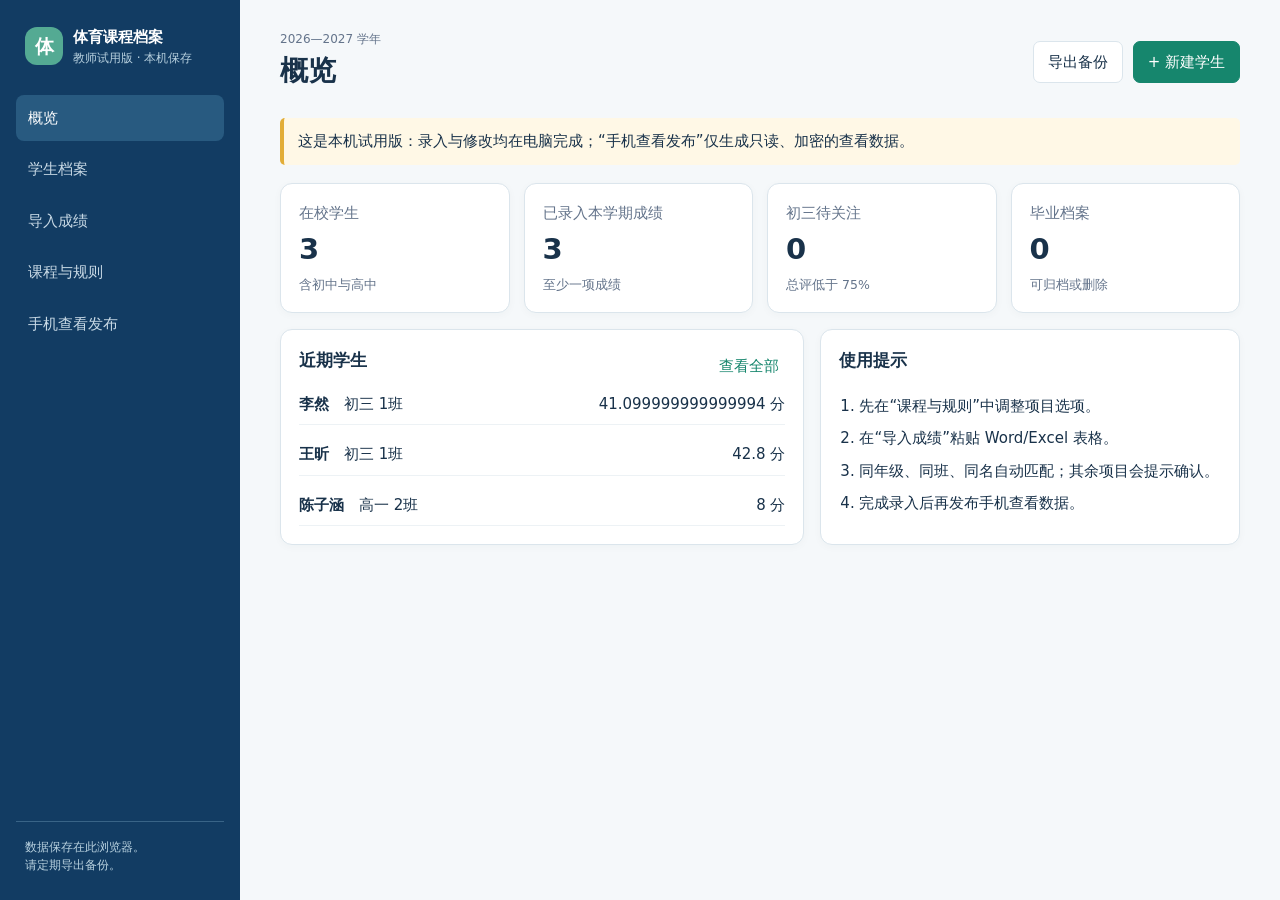
==== manage.html @ 752de81e "Separate phone viewer from local manager" ====
<!doctype html>
<html lang="zh-CN">
<head>
  <meta charset="utf-8" />
  <meta name="viewport" content="width=device-width, initial-scale=1" />
  <title>体育课程档案 · 试用版</title>
  <link rel="stylesheet" href="style.css" />
</head>
<body>
  <aside class="sidebar">
    <div class="brand"><span class="brand-mark">体</span><div><strong>体育课程档案</strong><small>教师试用版 · 本机保存</small></div></div>
    <nav>
      <button class="nav active" data-view="dashboard">概览</button>
      <button class="nav" data-view="students">学生档案</button>
      <button class="nav" data-view="import">导入成绩</button>
      <button class="nav" data-view="settings">课程与规则</button>
      <button class="nav" data-view="publish">手机查看发布</button>
    </nav>
    <div class="side-note">数据保存在此浏览器。<br>请定期导出备份。</div>
  </aside>
  <main>
    <header><div><p class="eyebrow">2026—2027 学年</p><h1 id="page-title">概览</h1></div><div class="header-actions"><button class="ghost" id="export-backup">导出备份</button><button class="primary" id="add-student">+ 新建学生</button></div></header>

    <section class="view active" id="dashboard">
      <div class="notice">这是本机试用版：录入与修改均在电脑完成；“手机查看发布”仅生成只读、加密的查看数据。</div>
      <div class="kpis"><article><span>在校学生</span><strong id="kpi-active">0</strong><small>含初中与高中</small></article><article><span>已录入本学期成绩</span><strong id="kpi-score">0</strong><small>至少一项成绩</small></article><article><span>初三待关注</span><strong id="kpi-alert">0</strong><small>总评低于 75%</small></article><article><span>毕业档案</span><strong id="kpi-grad">0</strong><small>可归档或删除</small></article></div>
      <div class="two-col"><section class="card"><div class="card-head"><h2>近期学生</h2><button class="text-link" data-goto="students">查看全部</button></div><div id="recent-list" class="compact-list"></div></section><section class="card"><div class="card-head"><h2>使用提示</h2></div><ol class="tips"><li>先在“课程与规则”中调整项目选项。</li><li>在“导入成绩”粘贴 Word/Excel 表格。</li><li>同年级、同班、同名自动匹配；其余项目会提示确认。</li><li>完成录入后再发布手机查看数据。</li></ol></section></div>
    </section>

    <section class="view" id="students">
      <div class="toolbar"><input id="student-search" placeholder="搜索姓名、班级或年级" /><select id="status-filter"><option value="active">在校学生</option><option value="graduated">毕业档案</option><option value="all">全部</option></select><button class="secondary" id="batch-promote">学年升级</button></div>
      <div class="card table-card"><table><thead><tr><th>学生</th><th>年级 / 班级</th><th>课程类型</th><th>当前项目</th><th>本学期总评</th><th>状态</th><th></th></tr></thead><tbody id="student-table"></tbody></table></div>
    </section>

    <section class="view" id="import">
      <div class="split"><section class="card"><h2>从 Word / Excel 粘贴</h2><p class="muted">复制包含表头的表格后粘贴。识别“姓名、班级、年级”及常用体育项目列；列顺序不必一致。</p><textarea id="paste-area" placeholder="例如：&#10;姓名　班级　年级　800米跑　仰卧起坐　篮球　体测统测　健康知识&#10;张三　1班　初三　230　45　14　8　9"></textarea><div class="actions"><button class="primary" id="preview-import">识别并预览</button><button class="ghost" id="clear-paste">清空</button></div></section><section class="card"><h2>识别结果</h2><div id="import-preview" class="empty">粘贴内容后点击“识别并预览”。</div><div id="import-actions" class="actions hidden"><button class="primary" id="confirm-import">确认写入档案</button></div></section></div>
    </section>

    <section class="view" id="settings">
      <div class="two-col"><section class="card"><div class="card-head"><h2>课程与选项</h2><button id="save-settings" class="primary">保存设置</button></div><p class="muted">用逗号分隔项目。学生可在档案页随时换项，历史成绩不会被覆盖。</p><label>初中中考类项目<textarea id="junior-options"></textarea></label><label>高中选修项目<textarea id="senior-options"></textarea></label></section><section class="card"><h2>试用版计分规则</h2><p class="muted">当前采用现场项目 8 + 8 + 8 + 6 分，过程性考核 20 分的试用结构。取得正式标准后，可在正式版改为逐档赋分。</p><div class="rule-grid"><label>现场总分<input id="site-max" type="number" min="0" max="100" /></label><label>过程性总分<input id="process-max" type="number" min="0" max="100" /></label><label>体育总分<input id="total-max" type="number" min="0" max="100" /></label></div><hr><h3>学年管理</h3><p class="muted">升级操作会将初一→初二、初二→初三；初三学生转入毕业档案。高中学生仅升年级，不参与中考计分。</p><button class="secondary" id="promote-settings">执行学年升级</button></section></div>
    </section>

    <section class="view" id="publish">
      <div class="two-col"><section class="card"><h2>手机查看版</h2><p class="muted">发布内容只包含姓名、年级、班级、选项、总评和教师评价；原始导入内容与备份不会上传。</p><label>查看密码<input id="publish-password" type="password" placeholder="至少 8 位；仅您自己保存" /></label><div class="actions"><button class="primary" id="make-view-data">生成加密查看文件</button></div><div id="publish-result" class="empty">生成后可下载 <code>viewer-data.enc</code>，并上传到 GitHub Pages 仓库。</div></section><section class="card"><h2>GitHub 免费发布步骤</h2><ol class="steps"><li>创建一个公开仓库，例如 <code>sports-view</code>。</li><li>上传本文件夹中的 <code>viewer.html</code>、<code>style.css</code>、<code>viewer.js</code>。</li><li>每次电脑端更新后，把新生成的 <code>viewer-data.enc</code> 覆盖上传。</li><li>在仓库 Settings → Pages 中开启网站；手机打开得到的网址后输入查看密码。</li></ol><p class="warn">公开仓库只能放网页代码和加密后的查看文件，不能上传本机备份、明文成绩表或密码。</p></section></div>
    </section>
  </main>
  <dialog id="student-dialog"><form method="dialog" id="student-form"><div class="dialog-head"><h2 id="dialog-title">新建学生</h2><button class="icon" value="cancel">×</button></div><input type="hidden" id="student-id" /><div class="form-grid"><label>姓名<input id="f-name" required /></label><label>年级<select id="f-grade"><option>初一</option><option>初二</option><option>初三</option><option>高一</option><option>高二</option><option>高三</option></select></label><label>班级<input id="f-class" placeholder="如：1班" required /></label><label>课程类型<select id="f-track"><option value="junior">初中中考体育</option><option value="senior">高中体育选修</option></select></label><label>当前选项<select id="f-event"></select></label><label>状态<select id="f-status"><option value="active">在校</option><option value="graduated">毕业</option></select></label></div><h3>本学期成绩</h3><div class="form-grid scores"><label>项目一得分（8）<input id="s1" type="number" min="0" max="8" step="0.1" /></label><label>项目二得分（8）<input id="s2" type="number" min="0" max="8" step="0.1" /></label><label>项目三得分（8）<input id="s3" type="number" min="0" max="8" step="0.1" /></label><label>项目四得分（6）<input id="s4" type="number" min="0" max="6" step="0.1" /></label><label>体测统测（10）<input id="p1" type="number" min="0" max="10" step="0.1" /></label><label>健康知识（10）<input id="p2" type="number" min="0" max="10" step="0.1" /></label></div><label>教师评价<textarea id="f-note" placeholder="可选填写"></textarea></label><div class="actions dialog-actions"><button class="ghost" value="cancel">取消</button><button class="primary" id="save-student" value="default">保存档案</button></div></form></dialog>
  <script src="app.js"></script>
</body>
</html>
---- style.css ----
:root{--navy:#123c63;--blue:#eaf4fb;--line:#dbe5ec;--ink:#19324a;--muted:#64748b;--green:#16866d;--cream:#fff8e6;--red:#b44343}*{box-sizing:border-box}body{margin:0;font:15px/1.5 "Microsoft YaHei",system-ui,sans-serif;color:var(--ink);background:#f5f8fa}.sidebar{position:fixed;width:240px;inset:0 auto 0 0;background:var(--navy);color:#fff;padding:26px 16px;display:flex;flex-direction:column}.brand{display:flex;gap:10px;align-items:center;padding:0 9px 28px}.brand-mark{display:grid;place-items:center;width:38px;height:38px;border-radius:12px;background:#54aa93;font-weight:800;font-size:19px}.brand small{display:block;color:#b8d1df;font-size:12px}.sidebar nav{display:grid;gap:5px}.nav{border:0;background:transparent;color:#c8d9e5;text-align:left;padding:12px;border-radius:8px;font:inherit;cursor:pointer}.nav:hover,.nav.active{background:#285a80;color:#fff}.side-note{margin-top:auto;border-top:1px solid #396487;padding:16px 9px 0;color:#b8d1df;font-size:12px}main{margin-left:240px;padding:30px 40px;max-width:1600px}header{display:flex;justify-content:space-between;align-items:center;margin-bottom:24px}.eyebrow{margin:0;color:var(--muted);font-size:12px}h1{margin:2px 0;font-size:28px}h2{font-size:17px;margin:0 0 10px}h3{font-size:15px;margin:18px 0 8px}.header-actions,.actions,.toolbar{display:flex;gap:10px;align-items:center}.view{display:none}.view.active{display:block}.notice{background:var(--cream);border-left:4px solid #e2ad37;padding:12px 14px;border-radius:5px;margin-bottom:18px}.kpis{display:grid;grid-template-columns:repeat(4,1fr);gap:14px;margin-bottom:16px}.kpis article,.card{background:white;border:1px solid var(--line);border-radius:12px;padding:18px;box-shadow:0 2px 8px #17324a08}.kpis span,.kpis small{display:block;color:var(--muted)}.kpis strong{display:block;font-size:29px;margin:4px 0}.two-col{display:grid;grid-template-columns:1.25fr 1fr;gap:16px}.split{display:grid;grid-template-columns:1fr 1fr;gap:16px}.card-head{display:flex;justify-content:space-between;align-items:center}.text-link{border:0;background:transparent;color:var(--green);cursor:pointer}.compact-list{display:grid;gap:9px}.compact-row{display:flex;justify-content:space-between;border-bottom:1px solid #edf2f5;padding:9px 0}.muted{color:var(--muted);font-size:13px}.tips,.steps{padding-left:20px;margin:6px 0}.tips li,.steps li{padding:5px 0}button{font:inherit}.primary,.secondary,.ghost{border-radius:7px;padding:9px 14px;cursor:pointer}.primary{border:1px solid var(--green);background:var(--green);color:#fff}.secondary{border:1px solid #7aa7bf;background:#fff;color:var(--navy)}.ghost{border:1px solid var(--line);background:#fff;color:var(--ink)}.toolbar{margin-bottom:14px}.toolbar input{width:280px}input,select,textarea{width:100%;padding:9px 10px;border:1px solid #c8d6df;border-radius:7px;background:#fff;font:inherit;color:var(--ink)}textarea{min-height:96px;resize:vertical}label{display:grid;gap:6px;font-weight:600;font-size:13px;margin:10px 0}.table-card{padding:0;overflow:auto}table{border-collapse:collapse;width:100%;min-width:720px}th{text-align:left;background:#f3f7f9;color:#516574;font-size:12px}th,td{padding:12px 14px;border-bottom:1px solid #e7edf1}.badge{display:inline-block;padding:3px 8px;border-radius:999px;background:#e7f5ef;color:#157058;font-size:12px}.badge.grad{background:#edf0f3;color:#5b6875}.row-actions{border:0;background:none;color:var(--green);cursor:pointer}.empty{padding:25px 4px;color:var(--muted);text-align:center}.hidden{display:none}.import-table{font-size:12px;margin-top:10px}.import-table td,.import-table th{padding:7px}.match{color:#14735d}.new{color:#b36b11}.rule-grid,.form-grid{display:grid;grid-template-columns:repeat(3,1fr);gap:10px}.warn{background:#fff1f0;border-radius:7px;padding:10px;color:#8f3838;font-size:13px}dialog{border:0;border-radius:14px;width:min(760px,94vw);padding:0;box-shadow:0 20px 60px #0004}dialog::backdrop{background:#123c6355}dialog form{padding:22px}.dialog-head{display:flex;justify-content:space-between;align-items:center}.icon{border:0;background:transparent;font-size:26px;cursor:pointer}.scores{grid-template-columns:repeat(3,1fr)}.dialog-actions{justify-content:flex-end;margin-top:16px}code{font-family:ui-monospace,monospace;background:#edf3f7;padding:2px 4px;border-radius:4px}@media(max-width:900px){.sidebar{position:static;width:auto;padding:12px;display:block}.brand{padding-bottom:10px}.sidebar nav{display:flex;overflow:auto}.nav{white-space:nowrap}.side-note{display:none}main{margin:0;padding:20px}.kpis,.two-col,.split{grid-template-columns:1fr 1fr}.header-actions{display:none}}@media(max-width:580px){.kpis,.two-col,.split,.rule-grid,.form-grid,.scores{grid-template-columns:1fr}.toolbar{align-items:stretch;flex-direction:column}.toolbar input{width:100%}header{margin-bottom:15px}}
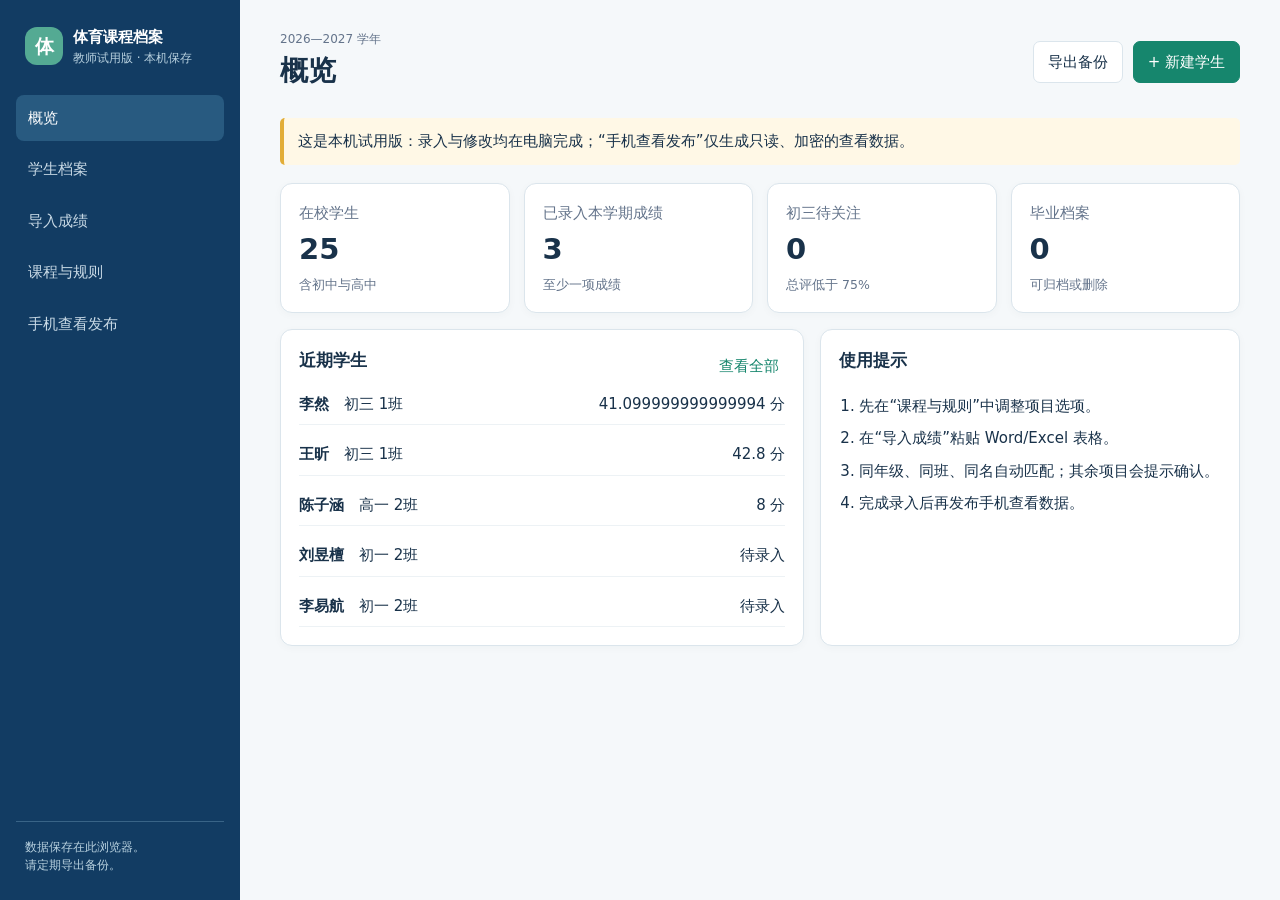
==== commit 4cebb080: "Add grade and class filters to student archive" ====
--- a/manage.html
+++ b/manage.html
@@ -28,7 +28,7 @@
     </section>
 
     <section class="view" id="students">
-      <div class="toolbar"><input id="student-search" placeholder="搜索姓名、班级或年级" /><select id="status-filter"><option value="active">在校学生</option><option value="graduated">毕业档案</option><option value="all">全部</option></select><button class="secondary" id="batch-promote">学年升级</button></div>
+      <div class="toolbar"><input id="student-search" placeholder="搜索姓名、班级或年级" /><select id="grade-filter"><option value="all">全部年级</option></select><select id="class-filter"><option value="all">全部班级</option></select><select id="status-filter"><option value="active">在校学生</option><option value="graduated">毕业档案</option><option value="all">全部</option></select><button class="secondary" id="batch-promote">学年升级</button></div>
       <div class="card table-card"><table><thead><tr><th>学生</th><th>年级 / 班级</th><th>课程类型</th><th>当前项目</th><th>本学期总评</th><th>状态</th><th></th></tr></thead><tbody id="student-table"></tbody></table></div>
     </section>
 
@@ -41,10 +41,10 @@
     </section>
 
     <section class="view" id="publish">
-      <div class="two-col"><section class="card"><h2>手机查看版</h2><p class="muted">发布内容只包含姓名、年级、班级、选项、总评和教师评价；原始导入内容与备份不会上传。</p><label>查看密码<input id="publish-password" type="password" placeholder="至少 8 位；仅您自己保存" /></label><div class="actions"><button class="primary" id="make-view-data">生成加密查看文件</button></div><div id="publish-result" class="empty">生成后可下载 <code>viewer-data.enc</code>，并上传到 GitHub Pages 仓库。</div></section><section class="card"><h2>GitHub 免费发布步骤</h2><ol class="steps"><li>创建一个公开仓库，例如 <code>sports-view</code>。</li><li>上传本文件夹中的 <code>viewer.html</code>、<code>style.css</code>、<code>viewer.js</code>。</li><li>每次电脑端更新后，把新生成的 <code>viewer-data.enc</code> 覆盖上传。</li><li>在仓库 Settings → Pages 中开启网站；手机打开得到的网址后输入查看密码。</li></ol><p class="warn">公开仓库只能放网页代码和加密后的查看文件，不能上传本机备份、明文成绩表或密码。</p></section></div>
+      <div class="two-col"><section class="card"><h2>手机查看版</h2><p class="muted">发布内容只包含姓名、年级、班级、选项、总评和教师评价；原始导入内容与备份不会上传。</p><label>查看密码<input id="publish-password" type="password" placeholder="至少 8 位；仅您自己保存" /></label><div class="actions"><button class="primary" id="make-view-data">生成加密查看文件</button></div><div id="publish-result" class="empty">生成后可下载 <code>viewer-data.enc</code>，并上传到 GitHub Pages 仓库。</div></section><section class="card"><h2>GitHub 免费发布步骤</h2><ol class="steps"><li>创建一个公开仓库，例如 <code>sports-view</code>。</li><li>上传本文件夹中的 <code>index.html</code>、<code>style.css</code>、<code>viewer.js</code>。</li><li>每次电脑端更新后，把新生成的 <code>viewer-data.enc</code> 覆盖上传。</li><li>在仓库 Settings → Pages 中开启网站；手机打开得到的网址后输入查看密码。</li></ol><p class="warn">公开仓库只能放网页代码和加密后的查看文件，不能上传本机备份、明文成绩表或密码。</p></section></div>
     </section>
   </main>
-  <dialog id="student-dialog"><form method="dialog" id="student-form"><div class="dialog-head"><h2 id="dialog-title">新建学生</h2><button class="icon" value="cancel">×</button></div><input type="hidden" id="student-id" /><div class="form-grid"><label>姓名<input id="f-name" required /></label><label>年级<select id="f-grade"><option>初一</option><option>初二</option><option>初三</option><option>高一</option><option>高二</option><option>高三</option></select></label><label>班级<input id="f-class" placeholder="如：1班" required /></label><label>课程类型<select id="f-track"><option value="junior">初中中考体育</option><option value="senior">高中体育选修</option></select></label><label>当前选项<select id="f-event"></select></label><label>状态<select id="f-status"><option value="active">在校</option><option value="graduated">毕业</option></select></label></div><h3>本学期成绩</h3><div class="form-grid scores"><label>项目一得分（8）<input id="s1" type="number" min="0" max="8" step="0.1" /></label><label>项目二得分（8）<input id="s2" type="number" min="0" max="8" step="0.1" /></label><label>项目三得分（8）<input id="s3" type="number" min="0" max="8" step="0.1" /></label><label>项目四得分（6）<input id="s4" type="number" min="0" max="6" step="0.1" /></label><label>体测统测（10）<input id="p1" type="number" min="0" max="10" step="0.1" /></label><label>健康知识（10）<input id="p2" type="number" min="0" max="10" step="0.1" /></label></div><label>教师评价<textarea id="f-note" placeholder="可选填写"></textarea></label><div class="actions dialog-actions"><button class="ghost" value="cancel">取消</button><button class="primary" id="save-student" value="default">保存档案</button></div></form></dialog>
+  <dialog id="student-dialog"><form id="student-form"><div class="dialog-head"><h2 id="dialog-title">新建学生</h2><button class="icon close-student-dialog" type="button" aria-label="关闭">×</button></div><input type="hidden" id="student-id" /><div class="form-grid"><label>姓名<input id="f-name" required /></label><label>年级<select id="f-grade"><option>初一</option><option>初二</option><option>初三</option><option>高一</option><option>高二</option><option>高三</option></select></label><label>班级<input id="f-class" placeholder="如：1班" required /></label><label>课程类型<select id="f-track"><option value="junior">初中中考体育</option><option value="senior">高中体育选修</option></select></label><label>当前选项<select id="f-event"></select></label><label>状态<select id="f-status"><option value="active">在校</option><option value="graduated">毕业</option></select></label></div><h3>本学期成绩</h3><div class="form-grid scores"><label>项目一得分（8）<input id="s1" type="number" min="0" max="8" step="0.1" /></label><label>项目二得分（8）<input id="s2" type="number" min="0" max="8" step="0.1" /></label><label>项目三得分（8）<input id="s3" type="number" min="0" max="8" step="0.1" /></label><label>项目四得分（6）<input id="s4" type="number" min="0" max="6" step="0.1" /></label><label>体测统测（10）<input id="p1" type="number" min="0" max="10" step="0.1" /></label><label>健康知识（10）<input id="p2" type="number" min="0" max="10" step="0.1" /></label></div><label>教师评价<textarea id="f-note" placeholder="可选填写"></textarea></label><div class="actions dialog-actions"><button class="ghost close-student-dialog" type="button">取消</button><button class="primary" id="save-student" type="submit">保存档案</button></div></form></dialog>
   <script src="app.js"></script>
 </body>
 </html>
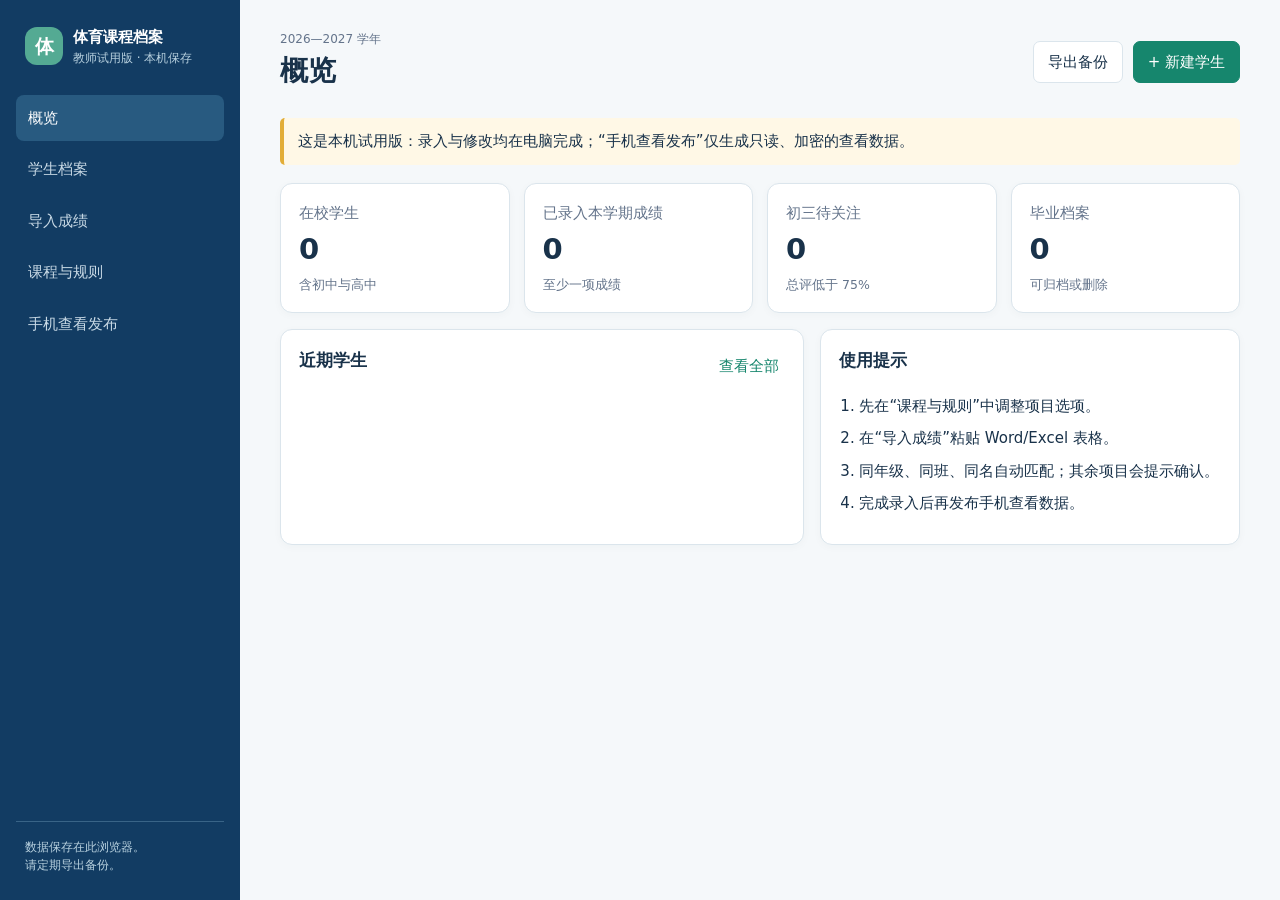
==== commit 7c53dde1: "Remove duplicate upgrade button from student archive" ====
--- a/manage.html
+++ b/manage.html
@@ -28,7 +28,7 @@
     </section>
 
     <section class="view" id="students">
-      <div class="toolbar"><input id="student-search" placeholder="搜索姓名、班级或年级" /><select id="grade-filter"><option value="all">全部年级</option></select><select id="class-filter"><option value="all">全部班级</option></select><select id="status-filter"><option value="active">在校学生</option><option value="graduated">毕业档案</option><option value="all">全部</option></select><button class="secondary" id="batch-promote">学年升级</button></div>
+      <div class="toolbar"><input id="student-search" placeholder="搜索姓名、班级或年级" /><select id="grade-filter"><option value="all">全部年级</option></select><select id="class-filter"><option value="all">全部班级</option></select><select id="status-filter"><option value="active">在校学生</option><option value="graduated">毕业档案</option><option value="all">全部</option></select></div>
       <div class="card table-card"><table><thead><tr><th>学生</th><th>年级 / 班级</th><th>课程类型</th><th>当前项目</th><th>本学期总评</th><th>状态</th><th></th></tr></thead><tbody id="student-table"></tbody></table></div>
     </section>
 
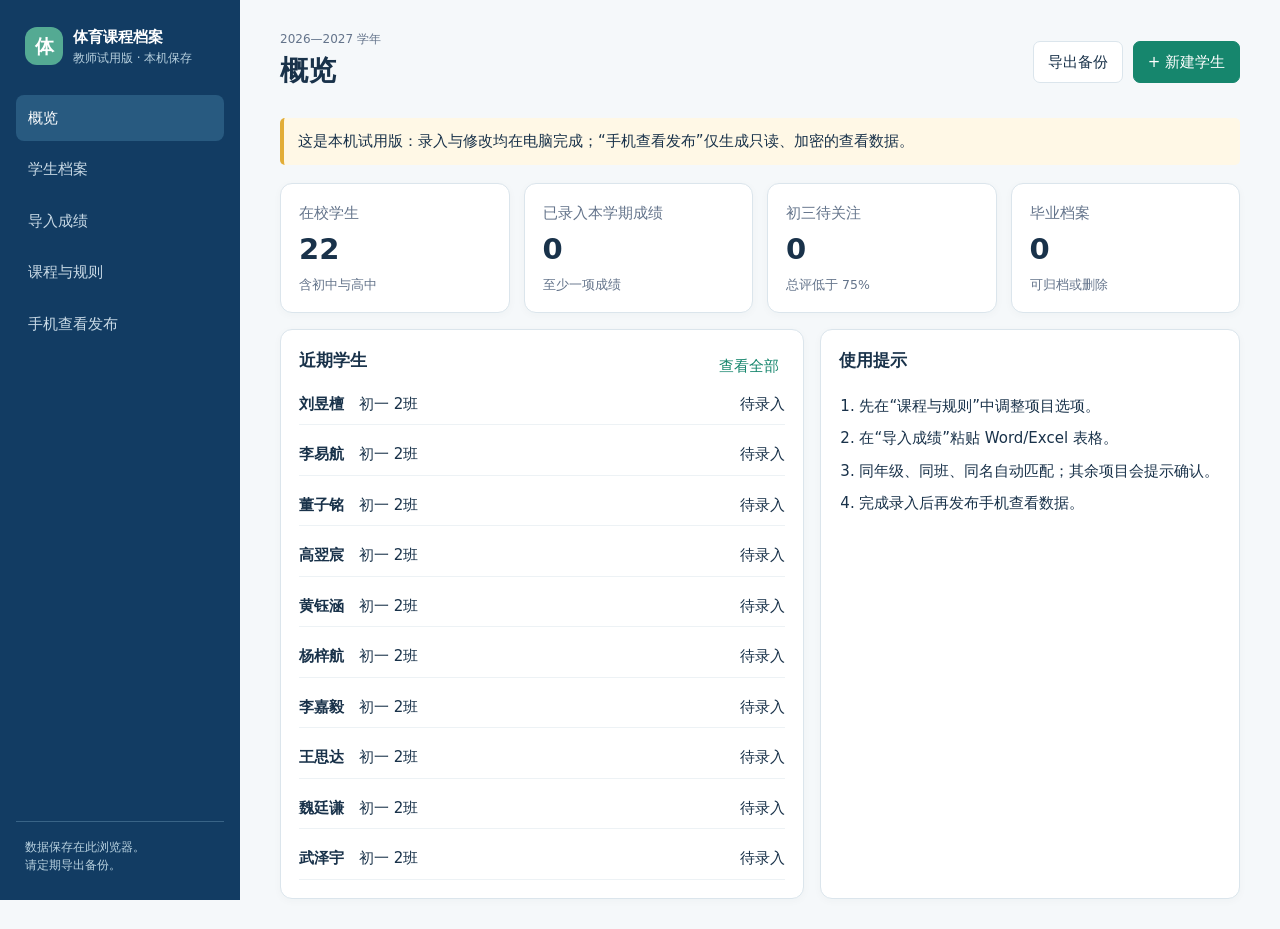
==== commit c153f8a3: "Fix shared data initialization overview and pagination" ====
--- a/manage.html
+++ b/manage.html
@@ -28,8 +28,8 @@
     </section>
 
     <section class="view" id="students">
-      <div class="toolbar"><input id="student-search" placeholder="搜索姓名、班级或年级" /><select id="grade-filter"><option value="all">全部年级</option></select><select id="class-filter"><option value="all">全部班级</option></select><select id="status-filter"><option value="active">在校学生</option><option value="graduated">毕业档案</option><option value="all">全部</option></select></div>
-      <div class="card table-card"><table><thead><tr><th>学生</th><th>年级 / 班级</th><th>课程类型</th><th>当前项目</th><th>本学期总评</th><th>状态</th><th></th></tr></thead><tbody id="student-table"></tbody></table></div>
+      <div class="toolbar"><input id="student-search" placeholder="搜索姓名、班级或年级" /><select id="grade-filter"><option value="all">全部年级</option><option>初一</option><option>初二</option><option>初三</option><option>高一</option><option>高二</option><option>高三</option></select><select id="class-filter"><option value="all">全部班级</option><option>1班</option><option>2班</option><option>3班</option><option>4班</option><option>5班</option><option>6班</option><option>7班</option><option>8班</option><option>9班</option><option>10班</option></select><select id="status-filter"><option value="active">在校学生</option><option value="graduated">毕业档案</option><option value="all">全部</option></select></div>
+      <div class="card table-card"><table><thead><tr><th>学生</th><th>年级 / 班级</th><th>课程类型</th><th>当前项目</th><th>本学期总评</th><th>状态</th><th></th></tr></thead><tbody id="student-table"></tbody></table><div id="student-pagination" class="actions"></div></div>
     </section>
 
     <section class="view" id="import">
@@ -45,6 +45,6 @@
     </section>
   </main>
   <dialog id="student-dialog"><form id="student-form"><div class="dialog-head"><h2 id="dialog-title">新建学生</h2><button class="icon close-student-dialog" type="button" aria-label="关闭">×</button></div><input type="hidden" id="student-id" /><div class="form-grid"><label>姓名<input id="f-name" required /></label><label>年级<select id="f-grade"><option>初一</option><option>初二</option><option>初三</option><option>高一</option><option>高二</option><option>高三</option></select></label><label>班级<input id="f-class" placeholder="如：1班" required /></label><label>课程类型<select id="f-track"><option value="junior">初中中考体育</option><option value="senior">高中体育选修</option></select></label><label>当前选项<select id="f-event"></select></label><label>状态<select id="f-status"><option value="active">在校</option><option value="graduated">毕业</option></select></label></div><h3>本学期成绩</h3><div class="form-grid scores"><label>项目一得分（8）<input id="s1" type="number" min="0" max="8" step="0.1" /></label><label>项目二得分（8）<input id="s2" type="number" min="0" max="8" step="0.1" /></label><label>项目三得分（8）<input id="s3" type="number" min="0" max="8" step="0.1" /></label><label>项目四得分（6）<input id="s4" type="number" min="0" max="6" step="0.1" /></label><label>体测统测（10）<input id="p1" type="number" min="0" max="10" step="0.1" /></label><label>健康知识（10）<input id="p2" type="number" min="0" max="10" step="0.1" /></label></div><label>教师评价<textarea id="f-note" placeholder="可选填写"></textarea></label><div class="actions dialog-actions"><button class="ghost close-student-dialog" type="button">取消</button><button class="primary" id="save-student" type="submit">保存档案</button></div></form></dialog>
-  <script src="app.js"></script>
+  <script src="app.js?v=20260903-3"></script>
 </body>
 </html>
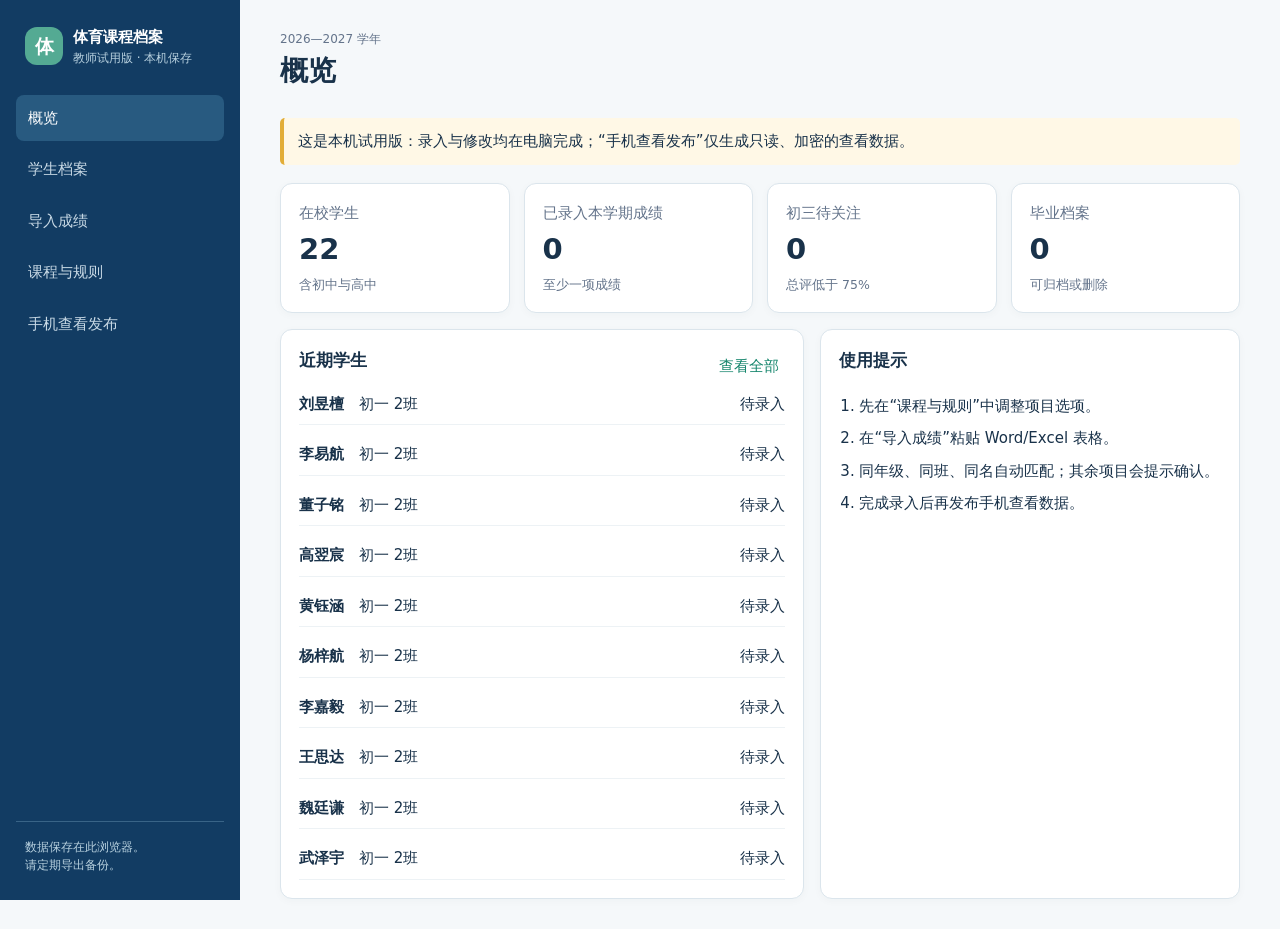
==== commit 5b52bff6: "Show archive actions only on student page" ====
--- a/manage.html
+++ b/manage.html
@@ -19,7 +19,7 @@
     <div class="side-note">数据保存在此浏览器。<br>请定期导出备份。</div>
   </aside>
   <main>
-    <header><div><p class="eyebrow">2026—2027 学年</p><h1 id="page-title">概览</h1></div><div class="header-actions"><button class="ghost" id="export-backup">导出备份</button><button class="primary" id="add-student">+ 新建学生</button></div></header>
+    <header><div><p class="eyebrow">2026—2027 学年</p><h1 id="page-title">概览</h1></div></header>
 
     <section class="view active" id="dashboard">
       <div class="notice">这是本机试用版：录入与修改均在电脑完成；“手机查看发布”仅生成只读、加密的查看数据。</div>
@@ -28,7 +28,7 @@
     </section>
 
     <section class="view" id="students">
-      <div class="toolbar"><input id="student-search" placeholder="搜索姓名、班级或年级" /><select id="grade-filter"><option value="all">全部年级</option><option>初一</option><option>初二</option><option>初三</option><option>高一</option><option>高二</option><option>高三</option></select><select id="class-filter"><option value="all">全部班级</option><option>1班</option><option>2班</option><option>3班</option><option>4班</option><option>5班</option><option>6班</option><option>7班</option><option>8班</option><option>9班</option><option>10班</option></select><select id="status-filter"><option value="active">在校学生</option><option value="graduated">毕业档案</option><option value="all">全部</option></select></div>
+      <div class="toolbar"><input id="student-search" placeholder="搜索姓名、班级或年级" /><select id="grade-filter"><option value="all">全部年级</option><option>初一</option><option>初二</option><option>初三</option><option>高一</option><option>高二</option><option>高三</option></select><select id="class-filter"><option value="all">全部班级</option><option>1班</option><option>2班</option><option>3班</option><option>4班</option><option>5班</option><option>6班</option><option>7班</option><option>8班</option><option>9班</option><option>10班</option></select><select id="status-filter"><option value="active">在校学生</option><option value="graduated">毕业档案</option><option value="all">全部</option></select><button class="ghost" id="export-backup">导出备份</button><button class="primary" id="add-student">+ 新建学生</button></div>
       <div class="card table-card"><table><thead><tr><th>学生</th><th>年级 / 班级</th><th>课程类型</th><th>当前项目</th><th>本学期总评</th><th>状态</th><th></th></tr></thead><tbody id="student-table"></tbody></table><div id="student-pagination" class="actions"></div></div>
     </section>
 
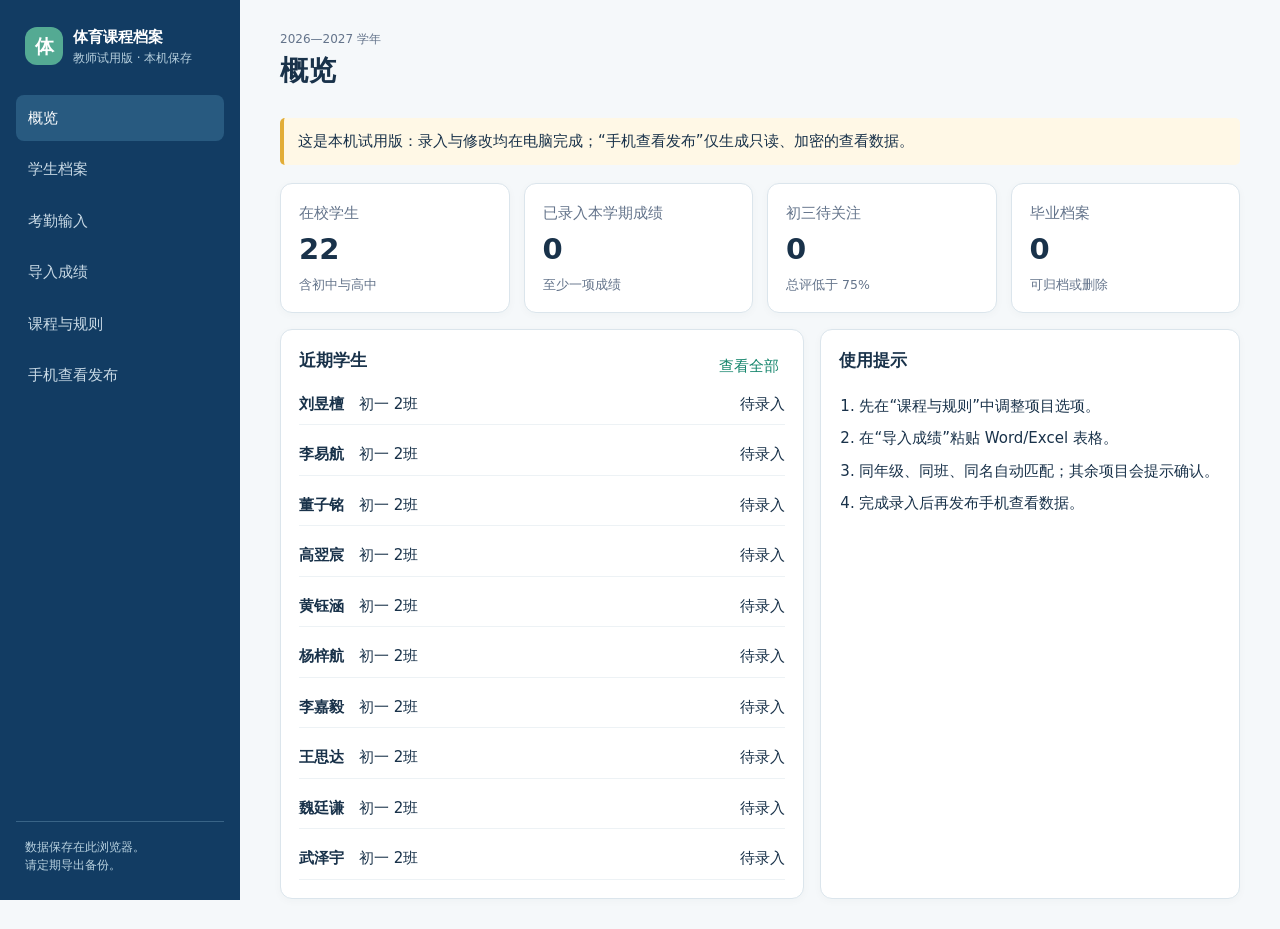
==== commit 0564fcad: "Add complete mobile archive viewer and exam rules" ====
--- a/manage.html
+++ b/manage.html
@@ -5,6 +5,8 @@
   <meta name="viewport" content="width=device-width, initial-scale=1" />
   <title>体育课程档案 · 试用版</title>
   <link rel="stylesheet" href="style.css" />
+  <link rel="stylesheet" href="attendance.css?v=20260917-2" />
+  <link rel="stylesheet" href="rules.css?v=20260918-1" />
 </head>
 <body>
   <aside class="sidebar">
@@ -12,6 +14,7 @@
     <nav>
       <button class="nav active" data-view="dashboard">概览</button>
       <button class="nav" data-view="students">学生档案</button>
+      <button class="nav" data-view="attendance">考勤输入</button>
       <button class="nav" data-view="import">导入成绩</button>
       <button class="nav" data-view="settings">课程与规则</button>
       <button class="nav" data-view="publish">手机查看发布</button>
@@ -29,7 +32,17 @@
 
     <section class="view" id="students">
       <div class="toolbar"><input id="student-search" placeholder="搜索姓名、班级或年级" /><select id="grade-filter"><option value="all">全部年级</option><option>初一</option><option>初二</option><option>初三</option><option>高一</option><option>高二</option><option>高三</option></select><select id="class-filter"><option value="all">全部班级</option><option>1班</option><option>2班</option><option>3班</option><option>4班</option><option>5班</option><option>6班</option><option>7班</option><option>8班</option><option>9班</option><option>10班</option></select><select id="status-filter"><option value="active">在校学生</option><option value="graduated">毕业档案</option><option value="all">全部</option></select><button class="ghost" id="export-backup">导出备份</button><button class="primary" id="add-student">+ 新建学生</button></div>
-      <div class="card table-card"><table><thead><tr><th>学生</th><th>年级 / 班级</th><th>课程类型</th><th>当前项目</th><th>本学期总评</th><th>状态</th><th></th></tr></thead><tbody id="student-table"></tbody></table><div id="student-pagination" class="actions"></div></div>
+      <div class="card table-card"><table><thead><tr><th>学生</th><th>年级 / 班级</th><th>课程类型</th><th>当前项目</th><th>本学期总评</th><th>考勤比例</th><th>状态</th><th></th></tr></thead><tbody id="student-table"></tbody></table><div id="student-pagination" class="actions"></div></div>
+    </section>
+
+    <section class="view" id="attendance">
+      <div class="attendance-toolbar">
+        <div class="week-nav"><button class="ghost icon-button" id="attendance-prev" title="上一周" aria-label="上一周">‹</button><button class="ghost" id="attendance-today">回到本周</button><button class="ghost icon-button" id="attendance-next" title="下一周" aria-label="下一周">›</button><strong id="attendance-week-label"></strong></div>
+        <div class="attendance-filters"><select id="attendance-grade"></select><select id="attendance-class"></select><button class="primary" id="attendance-finish">完成并进入下一周</button></div>
+      </div>
+      <div class="attendance-guide"><strong>考勤说明</strong><span><b class="guide-mark absent">⭕</b> 旷课</span><span><b class="guide-mark fail">×</b> 本项未完成，记迟到 1 次</span><span><b class="guide-mark pass">✓</b> 已完成</span><span>迟到 2 次折算旷课 1 次</span><span>空白项目不参与统计</span><small>点击已选标记可取消；练习选择 × 或 ✓ 时自动记为到课；所有操作即时保存。</small></div>
+      <div class="card table-card attendance-card"><table class="attendance-table"><thead id="attendance-head"></thead><tbody id="attendance-body"></tbody></table></div>
+      <div id="attendance-summary" class="attendance-summary"></div>
     </section>
 
     <section class="view" id="import">
@@ -37,14 +50,20 @@
     </section>
 
     <section class="view" id="settings">
-      <div class="two-col"><section class="card"><div class="card-head"><h2>课程与选项</h2><button id="save-settings" class="primary">保存设置</button></div><p class="muted">用逗号分隔项目。学生可在档案页随时换项，历史成绩不会被覆盖。</p><label>初中中考类项目<textarea id="junior-options"></textarea></label><label>高中选修项目<textarea id="senior-options"></textarea></label></section><section class="card"><h2>试用版计分规则</h2><p class="muted">当前采用现场项目 8 + 8 + 8 + 6 分，过程性考核 20 分的试用结构。取得正式标准后，可在正式版改为逐档赋分。</p><div class="rule-grid"><label>现场总分<input id="site-max" type="number" min="0" max="100" /></label><label>过程性总分<input id="process-max" type="number" min="0" max="100" /></label><label>体育总分<input id="total-max" type="number" min="0" max="100" /></label></div><hr><h3>学年管理</h3><p class="muted">升级操作会将初一→初二、初二→初三；初三学生转入毕业档案。高中学生仅升年级，不参与中考计分。</p><button class="secondary" id="promote-settings">执行学年升级</button></section></div>
+      <div class="rule-summary"><article><span>体育总分</span><strong>50</strong><small>过程性考核 + 现场考试</small></article><article><span>过程性考核</span><strong>20</strong><small>按学校正式要求录入</small></article><article><span>现场考试</span><strong>30</strong><small>8 + 8 + 8 + 6</small></article><article><span>现场项目</span><strong>4</strong><small>1项必考 + 3项选考</small></article></div>
+      <section class="card rule-section"><div class="card-head"><div><h2>初三现场考试项目设置</h2><p class="muted">素质项目 I 为必考；其余三类在报名时各选 1 项。</p></div><span class="rule-total">满分 30 分</span></div><div id="exam-category-grid" class="exam-category-grid"></div></section>
+      <section class="card rule-section"><div class="rule-title"><div><h2>素质项目 I、II 评分表</h2><p class="muted">计时项目达到或优于表中成绩取得相应分值；距离、次数项目达到或超过表中标准取得相应分值。</p></div></div><div class="score-table-wrap"><table class="score-table" id="quality-score-table"></table></div></section>
+      <section class="card rule-section"><div class="rule-title"><div><h2>运动能力 I 及 100 米游泳评分表</h2><p class="muted">足球、篮球、排球按用时计分；乒乓球、羽毛球按完成数量计分；游泳按用时计分。</p></div></div><div class="score-table-wrap"><table class="score-table" id="ability-score-table"></table></div><div class="rule-notes"><p>排球考试时间 60 秒，垫球和发球均提供 11 个球。</p><p>乒乓球考试时间 90 秒，发球机前 35 秒发 30 个球，剩余时间考生发球，供球数量不限。</p><p>羽毛球考试时间 90 秒，发球机前 45 秒发 15 个球，剩余时间考生发球，供球数量不限。</p></div></section>
+      <section class="card rule-section"><div class="rule-title"><div><h2>运动能力 II 动作类评分</h2><p class="muted">体操、技巧、武术项目均为 6 分：动作质量 5 分 + 动作表现或演练水平 1 分。</p></div></div><div id="routine-rules" class="routine-grid"></div></section>
+      <details class="card rule-admin"><summary>课程选项、分值与学年管理</summary><div class="two-col"><section><p class="muted">以下内容用于学生档案的选项菜单，可按学校最终要求修改。</p><label>初中中考类项目<textarea id="junior-options"></textarea></label><label>高中选修项目<textarea id="senior-options"></textarea></label><button id="save-settings" class="primary">保存设置</button></section><section><div class="rule-grid"><label>现场总分<input id="site-max" type="number" min="0" max="100" /></label><label>过程性总分<input id="process-max" type="number" min="0" max="100" /></label><label>体育总分<input id="total-max" type="number" min="0" max="100" /></label></div><h3>学年管理</h3><p class="muted">初一→初二、初二→初三；初三学生转入毕业档案。高中学生仅升年级。</p><button class="secondary" id="promote-settings">执行学年升级</button></section></div></details>
     </section>
 
     <section class="view" id="publish">
-      <div class="two-col"><section class="card"><h2>手机查看版</h2><p class="muted">发布内容只包含姓名、年级、班级、选项、总评和教师评价；原始导入内容与备份不会上传。</p><label>查看密码<input id="publish-password" type="password" placeholder="至少 8 位；仅您自己保存" /></label><div class="actions"><button class="primary" id="make-view-data">生成加密查看文件</button></div><div id="publish-result" class="empty">生成后可下载 <code>viewer-data.enc</code>，并上传到 GitHub Pages 仓库。</div></section><section class="card"><h2>GitHub 免费发布步骤</h2><ol class="steps"><li>创建一个公开仓库，例如 <code>sports-view</code>。</li><li>上传本文件夹中的 <code>index.html</code>、<code>style.css</code>、<code>viewer.js</code>。</li><li>每次电脑端更新后，把新生成的 <code>viewer-data.enc</code> 覆盖上传。</li><li>在仓库 Settings → Pages 中开启网站；手机打开得到的网址后输入查看密码。</li></ol><p class="warn">公开仓库只能放网页代码和加密后的查看文件，不能上传本机备份、明文成绩表或密码。</p></section></div>
+      <div class="two-col"><section class="card"><h2>手机查看版</h2><p class="muted">发布内容包含概览、学生成绩与评价、考勤记录和课程规则；手机端仅能搜索和查看，不能修改档案。</p><label>查看密码<input id="publish-password" type="password" placeholder="至少 8 位；仅您自己保存" /></label><div class="actions"><button class="primary" id="make-view-data">生成加密查看文件</button></div><div id="publish-result" class="empty">生成后可下载 <code>viewer-data.enc</code>，并上传到 GitHub Pages 仓库。</div></section><section class="card"><h2>GitHub 免费发布步骤</h2><ol class="steps"><li>网页代码更新时上传 <code>index.html</code>、<code>style.css</code>、<code>viewer.css</code>、<code>rules.css</code>、<code>viewer.js</code> 和 <code>exam-rules.js</code>。</li><li>每次电脑端数据更新后，把新生成的 <code>viewer-data.enc</code> 覆盖上传。</li><li>手机刷新 GitHub Pages 网站并输入查看密码。</li></ol><p class="warn">公开仓库只能放网页代码和加密后的查看文件，不能上传本机备份、明文成绩表或密码。</p></section></div>
     </section>
   </main>
   <dialog id="student-dialog"><form id="student-form"><div class="dialog-head"><h2 id="dialog-title">新建学生</h2><button class="icon close-student-dialog" type="button" aria-label="关闭">×</button></div><input type="hidden" id="student-id" /><div class="form-grid"><label>姓名<input id="f-name" required /></label><label>年级<select id="f-grade"><option>初一</option><option>初二</option><option>初三</option><option>高一</option><option>高二</option><option>高三</option></select></label><label>班级<input id="f-class" placeholder="如：1班" required /></label><label>课程类型<select id="f-track"><option value="junior">初中中考体育</option><option value="senior">高中体育选修</option></select></label><label>当前选项<select id="f-event"></select></label><label>状态<select id="f-status"><option value="active">在校</option><option value="graduated">毕业</option></select></label></div><h3>本学期成绩</h3><div class="form-grid scores"><label>项目一得分（8）<input id="s1" type="number" min="0" max="8" step="0.1" /></label><label>项目二得分（8）<input id="s2" type="number" min="0" max="8" step="0.1" /></label><label>项目三得分（8）<input id="s3" type="number" min="0" max="8" step="0.1" /></label><label>项目四得分（6）<input id="s4" type="number" min="0" max="6" step="0.1" /></label><label>体测统测（10）<input id="p1" type="number" min="0" max="10" step="0.1" /></label><label>健康知识（10）<input id="p2" type="number" min="0" max="10" step="0.1" /></label></div><label>教师评价<textarea id="f-note" placeholder="可选填写"></textarea></label><div class="actions dialog-actions"><button class="ghost close-student-dialog" type="button">取消</button><button class="primary" id="save-student" type="submit">保存档案</button></div></form></dialog>
-  <script src="app.js?v=20260903-3"></script>
+  <script src="exam-rules.js?v=20260918-1"></script>
+  <script src="app.js?v=20260918-1"></script>
 </body>
 </html>
--- a/attendance.css
+++ b/attendance.css
@@ -0,0 +1 @@
+.attendance-alert{background:#fee2e2!important;color:#b91c1c!important;border:1px solid #fecaca}.attendance-toolbar{display:flex;justify-content:space-between;gap:10px;align-items:center;margin-bottom:10px}.week-nav,.attendance-filters{display:flex;align-items:center;gap:7px}.week-nav strong{margin-left:6px}.attendance-filters select{width:auto;min-width:88px;padding:7px}.icon-button{width:34px;height:34px;padding:0;font-size:22px;line-height:1}.attendance-guide{display:flex;align-items:center;gap:11px;flex-wrap:wrap;background:#fff;border:1px solid #dbe5ec;border-left:4px solid #16866d;padding:9px 12px;margin-bottom:10px;font-size:13px}.attendance-guide strong{color:#123c63}.attendance-guide span{white-space:nowrap}.attendance-guide small{color:#64748b;margin-left:auto}.guide-mark{display:inline-grid;place-items:center;width:23px;height:23px;border:1px solid;border-radius:4px;margin-right:3px}.guide-mark.absent{color:#52606d;border-color:#aebac2}.guide-mark.fail{background:#fff0ef;color:#b42318;border-color:#f4b9b4;font-size:17px}.guide-mark.pass{background:#e9f7f1;color:#08745c;border-color:#a8ddcc;font-size:16px}.attendance-card{max-height:calc(100vh - 285px);overflow:auto}.attendance-table{width:100%;min-width:0;table-layout:fixed;font-size:11px}.attendance-table th,.attendance-table td{padding:4px 2px;text-align:center;border-right:1px solid #d7e1e8}.attendance-table thead{position:sticky;top:0;z-index:4}.attendance-table th{background:#dcebf5;color:#173f67;white-space:nowrap}.attendance-table th small{display:block;font-weight:400;color:#64748b}.attendance-table tbody tr:nth-child(even) td{background:#f9fbfc}.attendance-table .sticky-name{position:sticky;left:0;z-index:3;width:7%;background:#fff;border-right:2px solid #8eabba;white-space:nowrap}.attendance-table thead .sticky-name{z-index:6;background:#dcebf5}.attendance-table td:not(.sticky-name):not(.attendance-stat){width:4.3%}.attendance-table .attendance-stat-head,.attendance-table .attendance-stat{position:sticky;right:0;z-index:3;width:8%;background:#fff;border-left:2px solid #8eabba}.attendance-table thead .attendance-stat-head{z-index:6;background:#dcebf5}.attendance-stat strong,.attendance-stat small{display:block}.attendance-stat strong{color:#16866d;font-size:13px}.attendance-stat strong.low{color:#b91c1c}.attendance-stat small{color:#64748b;white-space:nowrap;font-size:10px}.mark-options{display:flex;justify-content:center;gap:1px}.mark-choice{width:31%;height:25px;min-width:0;padding:0;border:1px solid #d7e1e8;background:#fff;color:#7a8995;cursor:pointer;border-radius:2px;font-size:13px}.mark-choice.fail,.mark-choice.pass{font-size:15px}.mark-choice:hover{border-color:#6e94aa}.mark-choice.absent.selected{background:#596773;border-color:#596773;color:#fff}.mark-choice.fail.selected{background:#c33d32;border-color:#c33d32;color:#fff}.mark-choice.pass.selected{background:#16866d;border-color:#16866d;color:#fff}.attendance-summary{display:flex;gap:16px;align-items:center;margin-top:8px;background:#fff;border:1px solid #dbe5ec;padding:8px 12px;font-size:13px}.attendance-summary .muted{margin-left:auto}@media(max-width:1100px){main{padding-left:22px;padding-right:22px}.attendance-table{font-size:10px}.mark-choice{font-size:11px}.mark-choice.fail,.mark-choice.pass{font-size:14px}.attendance-guide small{margin-left:0}}@media(max-width:900px){.attendance-toolbar{align-items:stretch;flex-direction:column}.attendance-filters{flex-wrap:wrap}.attendance-card{max-height:calc(100vh - 380px);overflow:auto}.attendance-table{width:max-content;min-width:1050px;table-layout:auto}.attendance-table td{min-width:90px}.attendance-table .sticky-name{min-width:86px}.attendance-guide{align-items:flex-start}}@media(max-width:580px){.week-nav{flex-wrap:wrap}.week-nav strong{width:100%;margin:4px 0}.attendance-filters select{flex:1}.attendance-filters .primary{width:100%}.attendance-summary{align-items:flex-start;flex-direction:column;gap:4px}.attendance-summary .muted{margin-left:0}}
--- a/rules.css
+++ b/rules.css
@@ -0,0 +1 @@
+.rule-summary{display:grid;grid-template-columns:repeat(4,1fr);gap:12px;margin-bottom:14px}.rule-summary article{background:#fff;border:1px solid #dbe5ec;border-top:4px solid #16866d;border-radius:7px;padding:14px}.rule-summary span,.rule-summary small{display:block;color:#64748b}.rule-summary strong{display:block;font-size:30px;color:#123c63;line-height:1.15;margin:4px 0}.rule-section{border-radius:7px;margin-bottom:14px}.rule-section .card-head{gap:20px}.rule-section h2{margin-bottom:3px}.rule-section p{margin:3px 0}.rule-total{background:#123c63;color:#fff;padding:7px 12px;border-radius:5px;white-space:nowrap}.exam-category-grid{display:grid;grid-template-columns:repeat(4,1fr);gap:10px;margin-top:13px}.exam-category{border:1px solid #dbe5ec;border-radius:6px;overflow:hidden}.exam-category header{margin:0;padding:10px;background:#eaf4fb;border-bottom:1px solid #cfe0ea;display:flex;justify-content:space-between}.exam-category header strong{font-size:14px}.exam-category header span{color:#123c63;font-weight:700}.exam-category .choice-mode{display:block;padding:6px 10px;background:#f7fafc;color:#16866d;font-size:12px;font-weight:700}.exam-category ul{margin:7px 0 10px;padding:0 10px 0 27px;font-size:12px}.exam-category li{padding:2px 0}.score-table-wrap{overflow:auto;margin-top:12px;border:1px solid #cddbe4}.score-table{min-width:960px;font-size:11px;text-align:center}.score-table th,.score-table td{text-align:center;padding:5px 7px;border-right:1px solid #dbe5ec;border-bottom:1px solid #dbe5ec;white-space:nowrap}.score-table th{position:sticky;top:0;background:#dcebf5;color:#173f67;z-index:2}.score-table th:first-child,.score-table td:first-child{position:sticky;left:0;background:#edf6f2;font-weight:700;color:#12634f;z-index:1}.score-table th:first-child{z-index:3}.score-table tbody tr:nth-child(even) td:not(:first-child){background:#f8fafb}.rule-notes{margin-top:10px;background:#f7fafc;border-left:3px solid #7aa7bf;padding:8px 12px;font-size:12px;color:#526575}.routine-grid{display:grid;grid-template-columns:repeat(2,1fr);gap:10px;margin-top:12px}.routine-card{border:1px solid #dbe5ec;border-radius:6px;padding:12px}.routine-card .routine-group{color:#16866d;font-size:11px;font-weight:700}.routine-card h3{margin:2px 0 7px;color:#123c63}.routine-card p{font-size:12px;line-height:1.7}.routine-score{display:flex;gap:6px;margin-top:9px}.routine-score span{background:#edf6f2;color:#12634f;padding:4px 7px;border-radius:4px;font-size:11px}.rubric-note{grid-column:1/-1;background:#fff8e6;border-left:4px solid #e2ad37;padding:11px 13px;font-size:12px}.rule-admin{border-radius:7px}.rule-admin summary{font-weight:700;cursor:pointer;color:#123c63}.rule-admin[open] summary{margin-bottom:14px;padding-bottom:10px;border-bottom:1px solid #dbe5ec}@media(max-width:1100px){.exam-category-grid{grid-template-columns:repeat(2,1fr)}.rule-summary{grid-template-columns:repeat(2,1fr)}}@media(max-width:700px){.rule-summary,.exam-category-grid,.routine-grid{grid-template-columns:1fr}.score-table{min-width:900px}}
